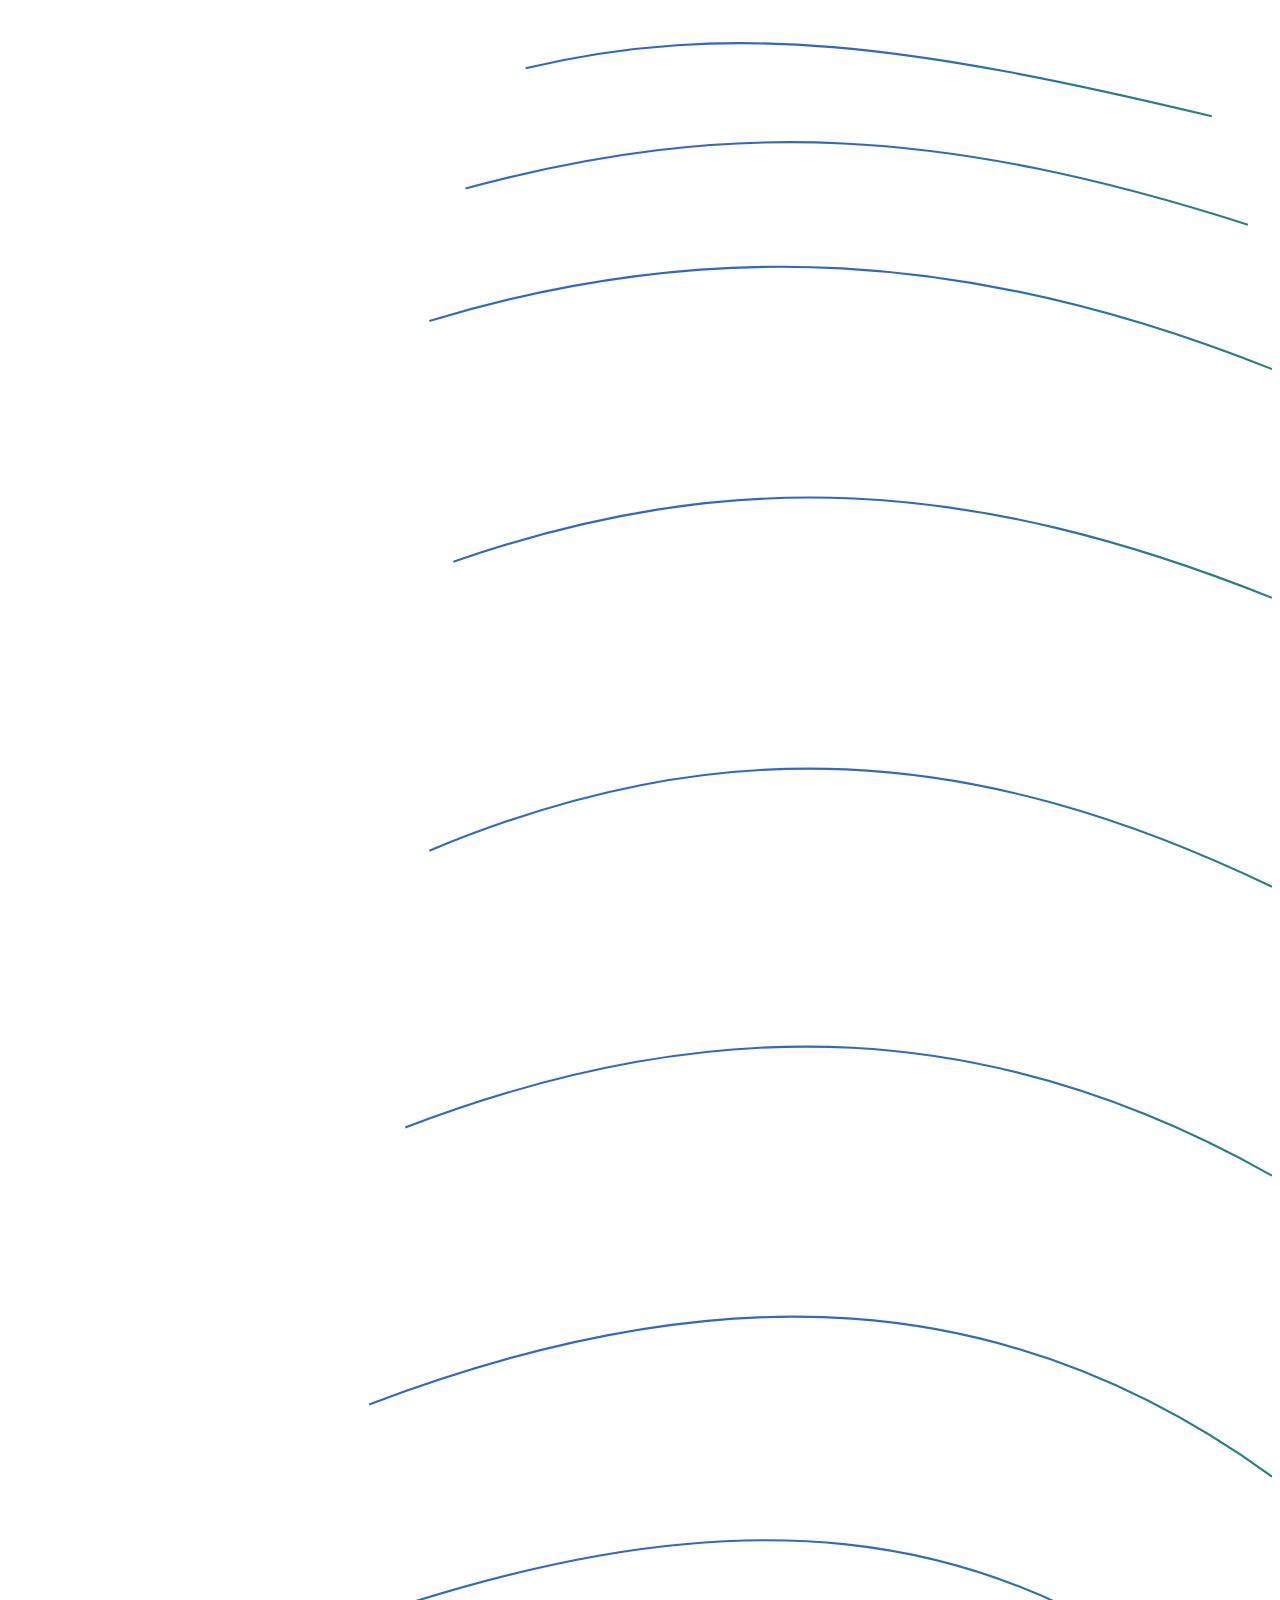
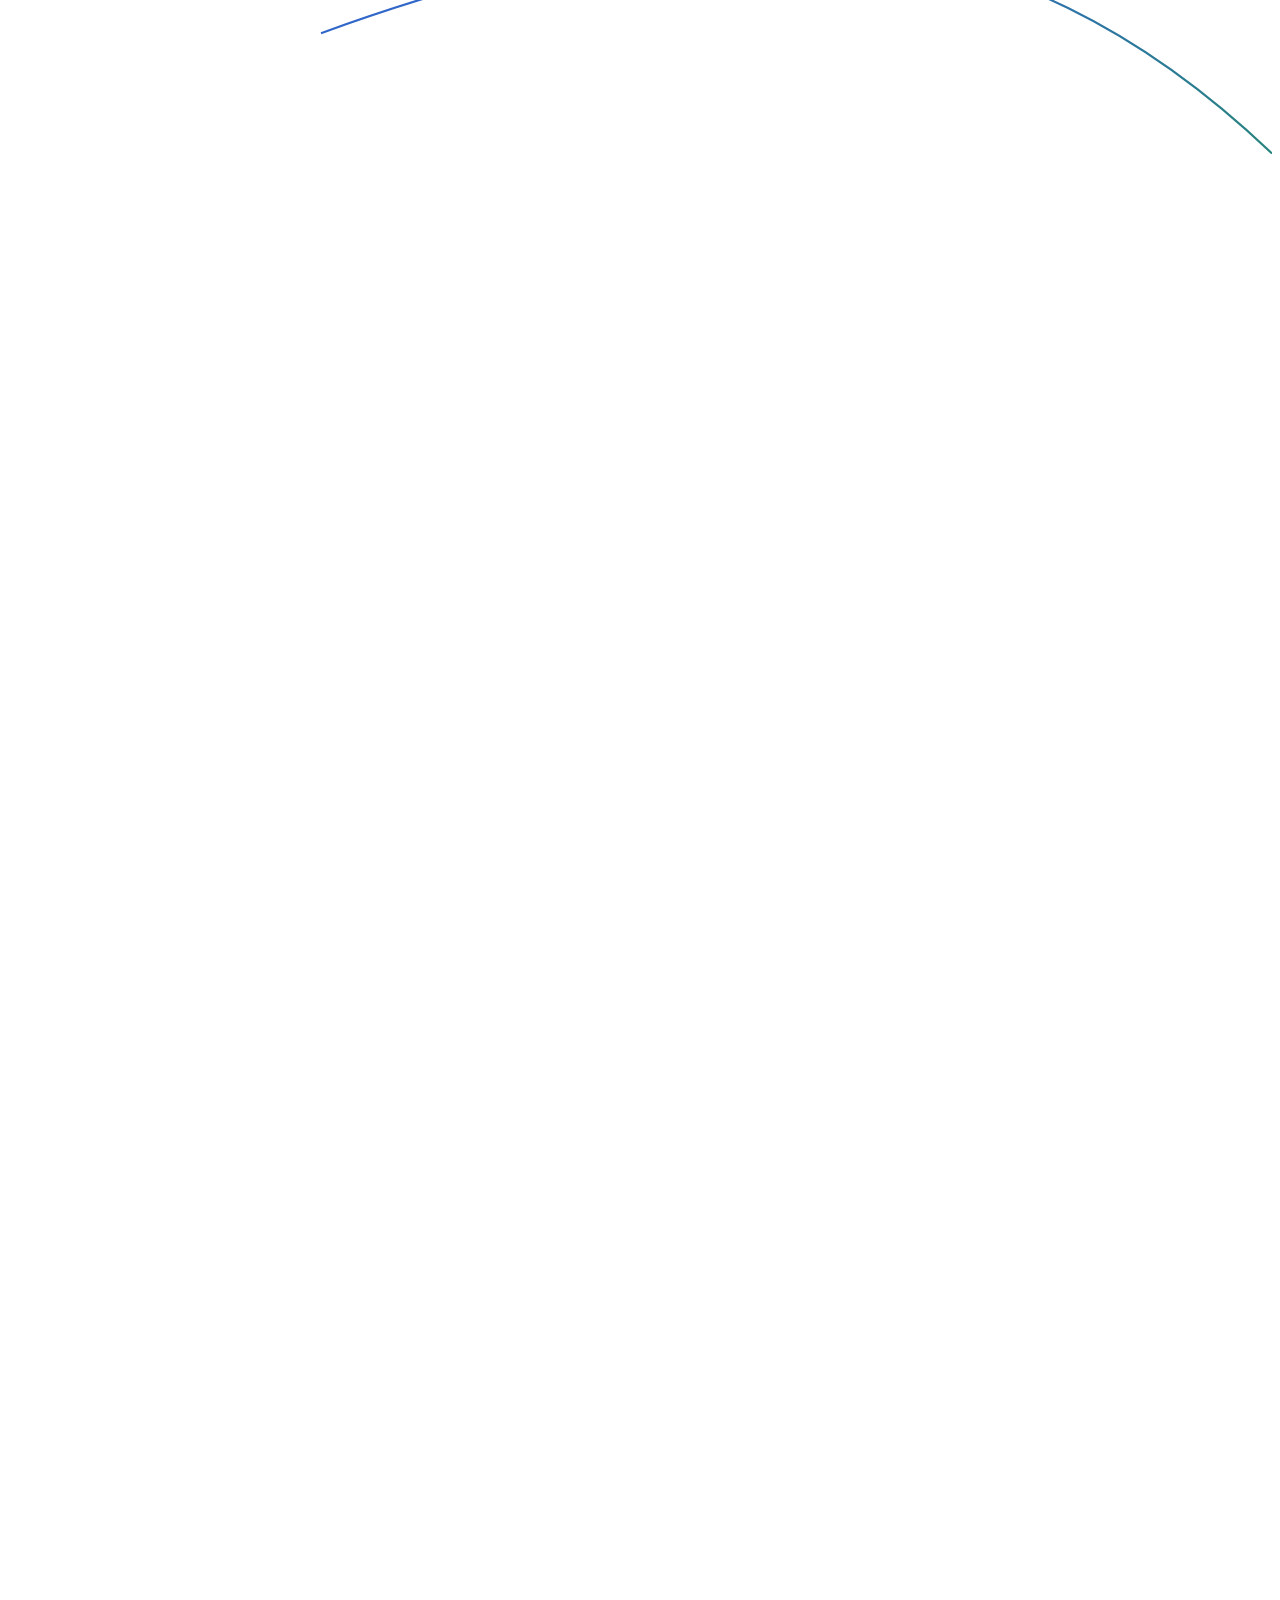
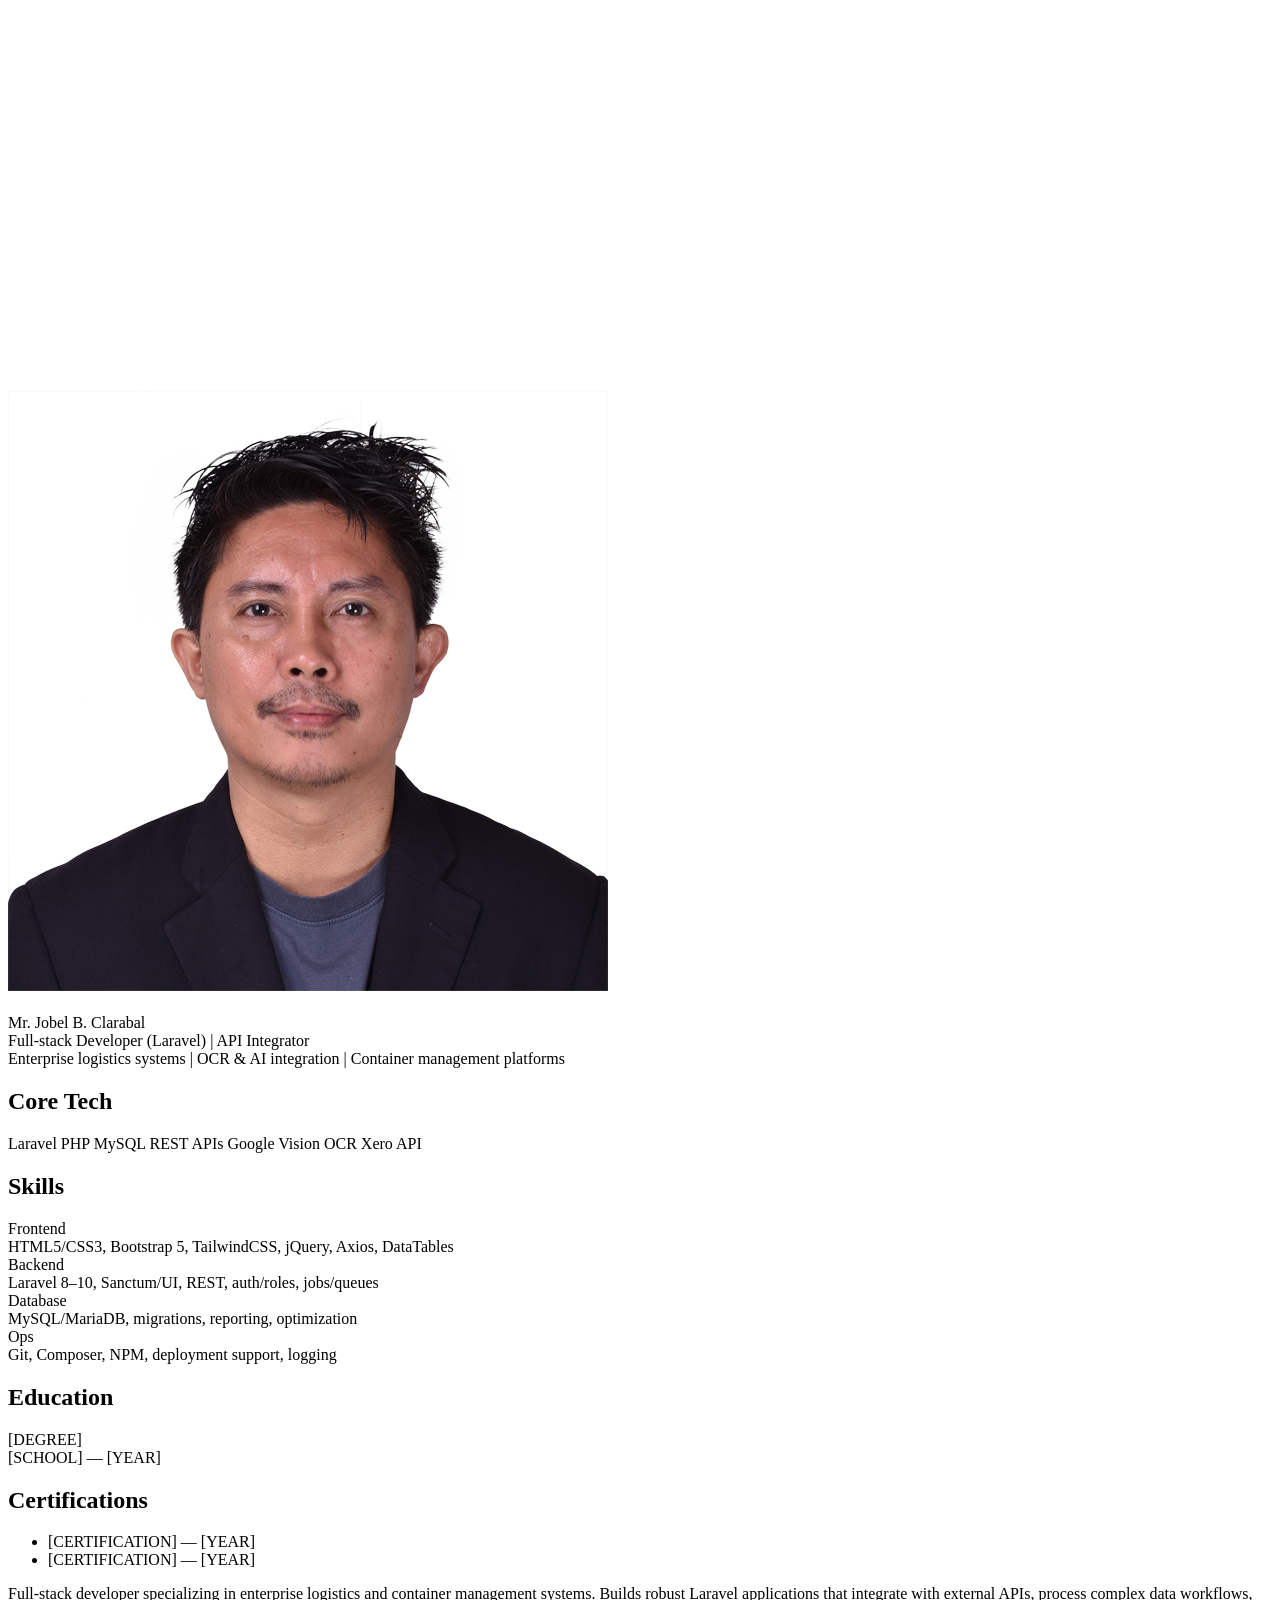
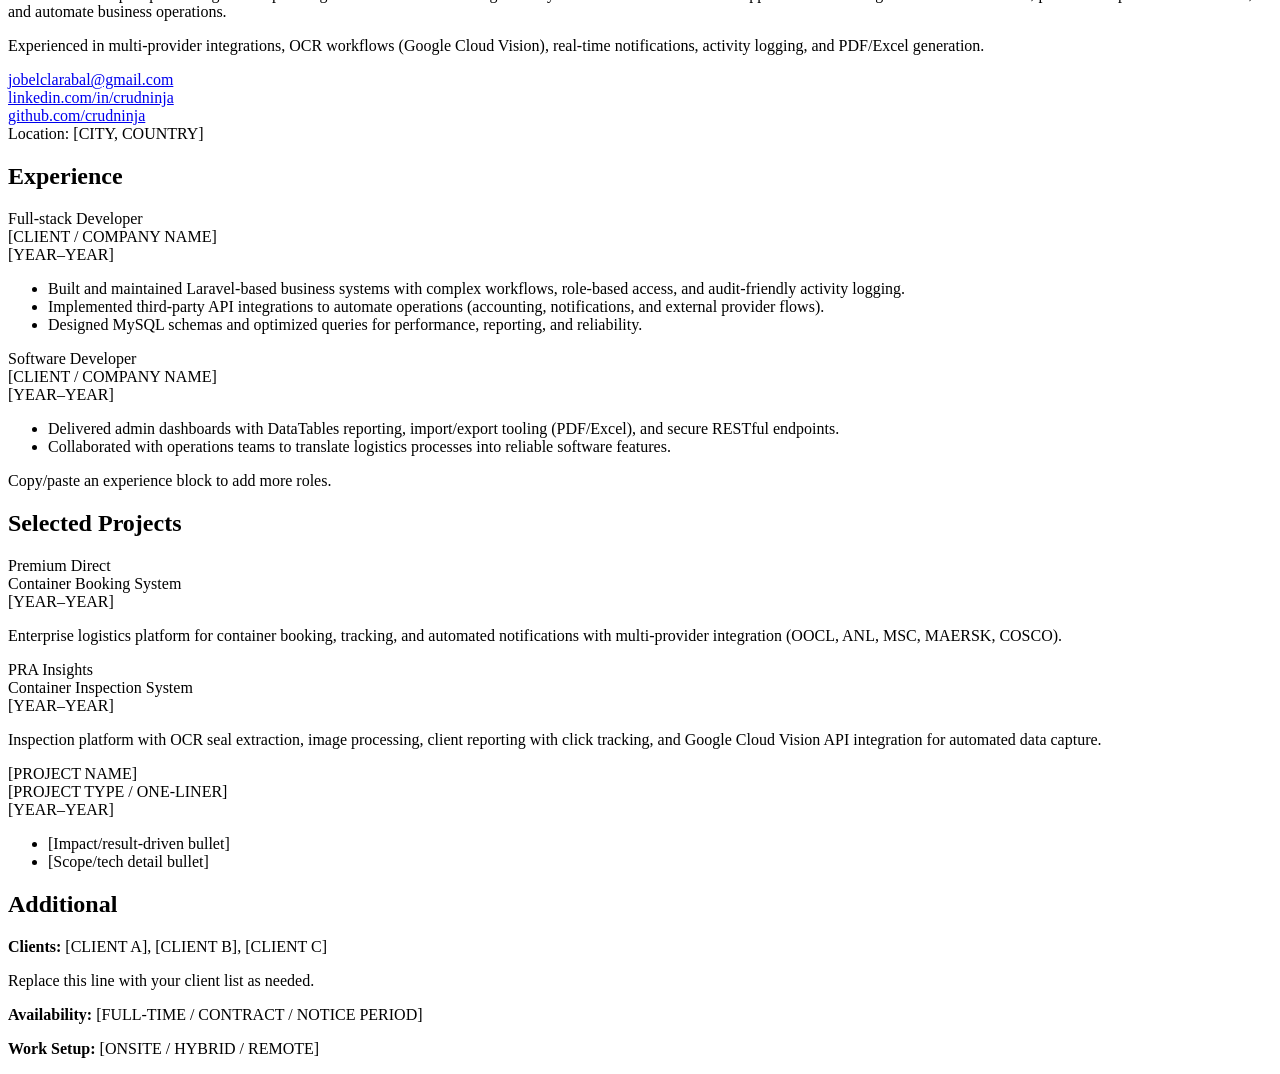
==== resume.html @ 25823e6d "Initial commit" ====
<!DOCTYPE html>
<html lang="en">
<head>
  <meta charset="utf-8" />
  <meta name="viewport" content="width=device-width, initial-scale=1" />
  <title>Jobel Clarabal - Resume (v5)</title>
  <link rel="stylesheet" href="resume-v5.css" />
</head>
<body>
  <main class="resume">
    <div class="bg" aria-hidden="true">
      <div class="wash"></div>

      <svg class="contours" viewBox="0 0 210 297" xmlns="http://www.w3.org/2000/svg" preserveAspectRatio="none">
        <defs>
          <linearGradient id="cg" x1="0" y1="0" x2="1" y2="1">
            <stop offset="0" stop-color="#1d4ed8" />
            <stop offset="1" stop-color="#0f766e" />
          </linearGradient>
        </defs>
        <g fill="none" stroke="url(#cg)" stroke-width="0.35" opacity="0.9">
          <path d="M86 10 C120 2, 150 6, 200 18" />
          <path d="M76 30 C120 18, 156 20, 206 36" />
          <path d="M70 52 C116 38, 160 40, 210 60" />
          <path d="M74 92 C120 76, 160 78, 210 98" />
          <path d="M70 140 C118 120, 160 122, 210 146" />
          <path d="M66 186 C118 166, 164 168, 210 194" />
          <path d="M60 232 C118 210, 166 212, 210 244" />
          <path d="M52 270 C118 246, 166 248, 210 290" />
        </g>
      </svg>

      <svg class="corners" viewBox="0 0 210 297" xmlns="http://www.w3.org/2000/svg" preserveAspectRatio="none">
        <defs>
          <linearGradient id="ag" x1="0" y1="0" x2="1" y2="1">
            <stop offset="0" stop-color="#1d4ed8" />
            <stop offset="1" stop-color="#0f766e" />
          </linearGradient>
        </defs>
        <g fill="none" stroke="url(#ag)" stroke-width="0.9">
          <path d="M4 12 H44" />
          <path d="M4 12 V40" />
          <path d="M206 18 H168" />
          <path d="M206 18 V48" />
          <path d="M6 282 H42" />
          <path d="M6 282 V252" />
          <path d="M206 286 H170" />
          <path d="M206 286 V254" />
        </g>
      </svg>
    </div>

    <div class="shell">
      <aside class="sidebar">
        <div>
          <div class="photo"><img src="DSC_0457.JPG" alt="Jobel Clarabal" /></div>
          <div style="margin-top: 5mm;">
            <div class="name">Mr. Jobel B. Clarabal</div>
            <div class="role">Full-stack Developer (Laravel) | API Integrator</div>
            <div class="tagline">Enterprise logistics systems | OCR & AI integration | Container management platforms</div>
          </div>
        </div>

        <div class="side-section">
          <h2>Core Tech</h2>
          <div class="side-rule"></div>
          <div class="pills">
            <span class="pill">Laravel</span>
            <span class="pill">PHP</span>
            <span class="pill">MySQL</span>
            <span class="pill">REST APIs</span>
            <span class="pill">Google Vision OCR</span>
            <span class="pill">Xero API</span>
          </div>
        </div>

        <div class="side-section">
          <h2>Skills</h2>
          <div class="side-rule"></div>
          <div class="side-kv">
            <div>
              <div class="k">Frontend</div>
              <div class="v">HTML5/CSS3, Bootstrap 5, TailwindCSS, jQuery, Axios, DataTables</div>
            </div>
            <div>
              <div class="k">Backend</div>
              <div class="v">Laravel 8–10, Sanctum/UI, REST, auth/roles, jobs/queues</div>
            </div>
            <div>
              <div class="k">Database</div>
              <div class="v">MySQL/MariaDB, migrations, reporting, optimization</div>
            </div>
            <div>
              <div class="k">Ops</div>
              <div class="v">Git, Composer, NPM, deployment support, logging</div>
            </div>
          </div>
        </div>

        <div class="side-section">
          <h2>Education</h2>
          <div class="side-rule"></div>
          <div class="side-kv">
            <div>
              <div class="k">[DEGREE]</div>
              <div class="v">[SCHOOL] — [YEAR]</div>
            </div>
          </div>
        </div>

        <div class="side-section">
          <h2>Certifications</h2>
          <div class="side-rule"></div>
          <ul class="side-list">
            <li>[CERTIFICATION] — [YEAR]</li>
            <li>[CERTIFICATION] — [YEAR]</li>
          </ul>
        </div>
      </aside>

      <section class="content">
        <header class="header">
          <div class="summary">
            <div class="callout">
              <p class="p">Full-stack developer specializing in enterprise logistics and container management systems. Builds robust Laravel applications that integrate with external APIs, process complex data workflows, and automate business operations.</p>
              <p class="p muted">Experienced in multi-provider integrations, OCR workflows (Google Cloud Vision), real-time notifications, activity logging, and PDF/Excel generation.</p>
            </div>
          </div>
          <div class="contact">
            <div><a class="underline" href="mailto:jobelclarabal@gmail.com">jobelclarabal@gmail.com</a></div>
            <div><a class="underline" href="https://www.linkedin.com/in/crudninja/" target="_blank" rel="noreferrer">linkedin.com/in/crudninja</a></div>
            <div><a class="underline" href="https://github.com/crudninja" target="_blank" rel="noreferrer">github.com/crudninja</a></div>
            <div class="small muted">Location: [CITY, COUNTRY]</div>
          </div>
        </header>

        <div class="section">
          <h2>Experience</h2>
          <div class="rule"></div>

          <div class="item">
            <div class="row">
              <div>
                <div class="title">Full-stack Developer</div>
                <div class="org">[CLIENT / COMPANY NAME]</div>
              </div>
              <div class="meta">[YEAR–YEAR]</div>
            </div>
            <ul class="bullets">
              <li>Built and maintained Laravel-based business systems with complex workflows, role-based access, and audit-friendly activity logging.</li>
              <li>Implemented third-party API integrations to automate operations (accounting, notifications, and external provider flows).</li>
              <li>Designed MySQL schemas and optimized queries for performance, reporting, and reliability.</li>
            </ul>
          </div>

          <div class="item">
            <div class="row">
              <div>
                <div class="title">Software Developer</div>
                <div class="org">[CLIENT / COMPANY NAME]</div>
              </div>
              <div class="meta">[YEAR–YEAR]</div>
            </div>
            <ul class="bullets">
              <li>Delivered admin dashboards with DataTables reporting, import/export tooling (PDF/Excel), and secure RESTful endpoints.</li>
              <li>Collaborated with operations teams to translate logistics processes into reliable software features.</li>
            </ul>
          </div>

          <div class="muted small">Copy/paste an experience block to add more roles.</div>
        </div>

        <div class="section">
          <h2>Selected Projects</h2>
          <div class="rule"></div>

          <div class="item">
            <div class="row">
              <div>
                <div class="title">Premium Direct</div>
                <div class="org">Container Booking System</div>
              </div>
              <div class="meta">[YEAR–YEAR]</div>
            </div>
            <p class="p">Enterprise logistics platform for container booking, tracking, and automated notifications with multi-provider integration (OOCL, ANL, MSC, MAERSK, COSCO).</p>
          </div>

          <div class="item">
            <div class="row">
              <div>
                <div class="title">PRA Insights</div>
                <div class="org">Container Inspection System</div>
              </div>
              <div class="meta">[YEAR–YEAR]</div>
            </div>
            <p class="p">Inspection platform with OCR seal extraction, image processing, client reporting with click tracking, and Google Cloud Vision API integration for automated data capture.</p>
          </div>

          <div class="item">
            <div class="row">
              <div>
                <div class="title">[PROJECT NAME]</div>
                <div class="org">[PROJECT TYPE / ONE-LINER]</div>
              </div>
              <div class="meta">[YEAR–YEAR]</div>
            </div>
            <ul class="bullets">
              <li>[Impact/result-driven bullet]</li>
              <li>[Scope/tech detail bullet]</li>
            </ul>
          </div>
        </div>

        <div class="section">
          <h2>Additional</h2>
          <div class="rule"></div>
          <div class="duo">
            <div>
              <p class="p"><strong>Clients:</strong> [CLIENT A], [CLIENT B], [CLIENT C]</p>
              <p class="p muted small">Replace this line with your client list as needed.</p>
            </div>
            <div>
              <p class="p"><strong>Availability:</strong> [FULL-TIME / CONTRACT / NOTICE PERIOD]</p>
              <p class="p"><strong>Work Setup:</strong> [ONSITE / HYBRID / REMOTE]</p>
            </div>
          </div>
        </div>
      </section>
    </div>
  </main>
</body>
</html>
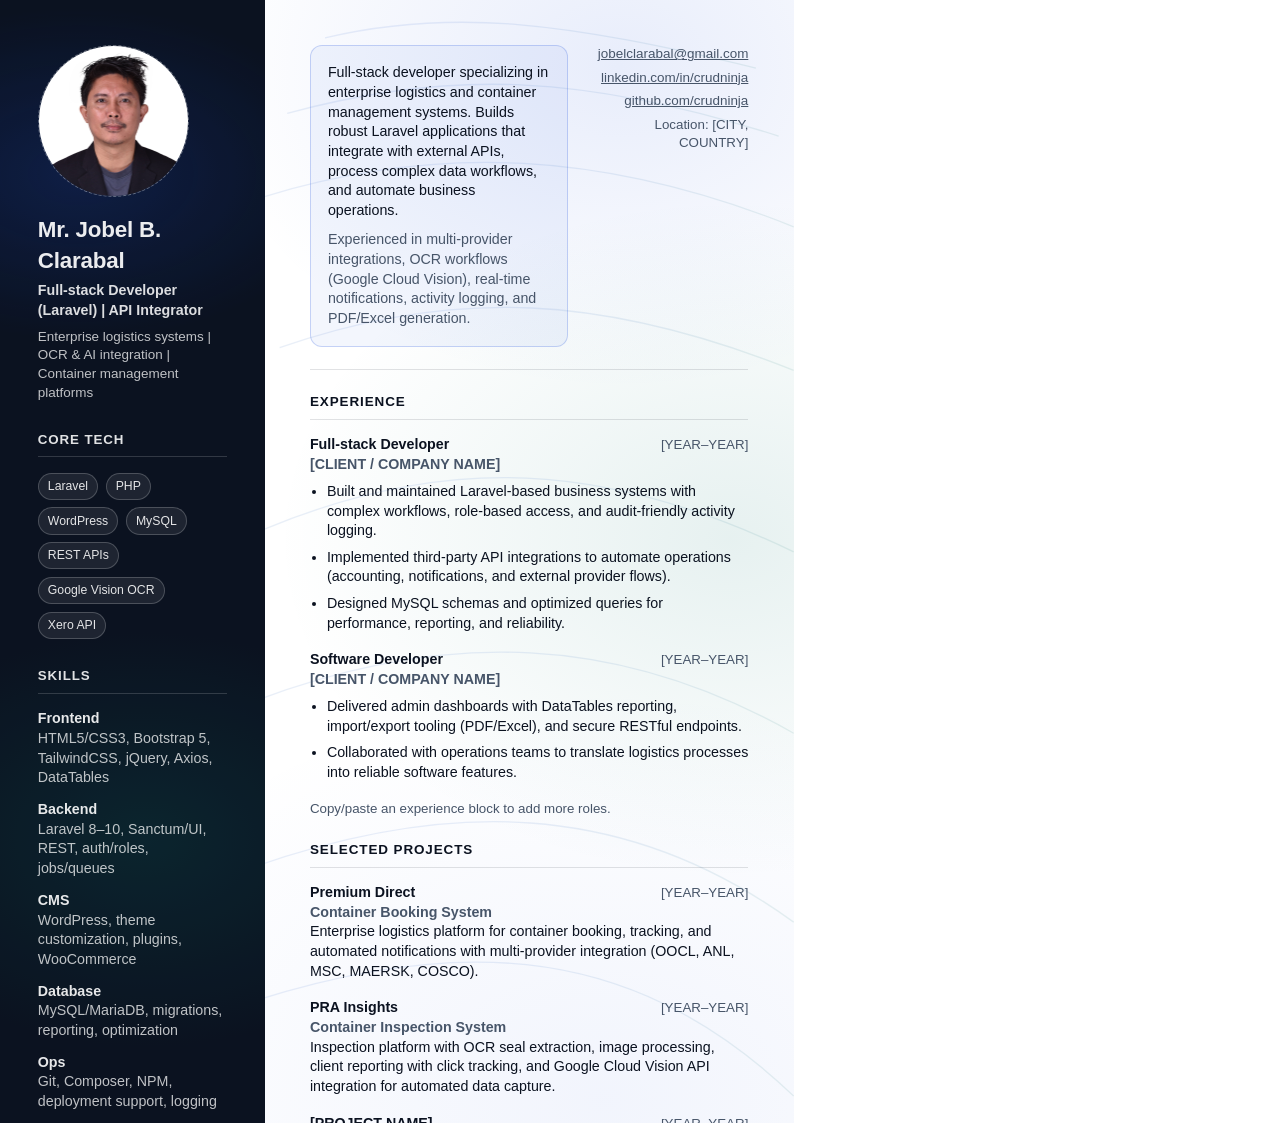
==== commit c6e40564: "Add WordPress to About stats" ====
--- a/resume.html
+++ b/resume.html
@@ -3,8 +3,8 @@
 <head>
   <meta charset="utf-8" />
   <meta name="viewport" content="width=device-width, initial-scale=1" />
-  <title>Jobel Clarabal - Resume (v5)</title>
-  <link rel="stylesheet" href="resume-v5.css" />
+  <title>Jobel Clarabal - Resume</title>
+  <link rel="stylesheet" href="resume.css" />
 </head>
 <body>
   <main class="resume">
@@ -67,6 +67,7 @@
           <div class="pills">
             <span class="pill">Laravel</span>
             <span class="pill">PHP</span>
+            <span class="pill">WordPress</span>
             <span class="pill">MySQL</span>
             <span class="pill">REST APIs</span>
             <span class="pill">Google Vision OCR</span>
@@ -85,6 +86,10 @@
             <div>
               <div class="k">Backend</div>
               <div class="v">Laravel 8–10, Sanctum/UI, REST, auth/roles, jobs/queues</div>
+            </div>
+            <div>
+              <div class="k">CMS</div>
+              <div class="v">WordPress, theme customization, plugins, WooCommerce</div>
             </div>
             <div>
               <div class="k">Database</div>
--- a/resume.css
+++ b/resume.css
@@ -0,0 +1,321 @@
+@page {
+  size: A4;
+  margin: 0;
+}
+
+:root {
+  --ink: #0b1220;
+  --muted: #475569;
+  --muted2: #64748b;
+  --paper: #ffffff;
+  --rule: rgba(11, 18, 32, 0.12);
+
+  --navy: #0b1220;
+  --accent: #1d4ed8;
+  --accent2: #0f766e;
+
+  --sideText: rgba(255, 255, 255, 0.92);
+  --sideMuted: rgba(255, 255, 255, 0.74);
+  --sideRule: rgba(255, 255, 255, 0.16);
+}
+
+* { box-sizing: border-box; }
+
+html, body {
+  margin: 0;
+  padding: 0;
+  background: var(--paper);
+  color: var(--ink);
+}
+
+body {
+  font-family: -apple-system, BlinkMacSystemFont, "Segoe UI", Roboto, Helvetica, Arial, "Noto Sans", "Apple Color Emoji", "Segoe UI Emoji", "Segoe UI Symbol";
+  font-size: 10.7pt;
+  line-height: 1.38;
+}
+
+a { color: inherit; text-decoration: none; }
+
+a.underline { text-decoration: underline; }
+
+.resume {
+  position: relative;
+  width: 210mm;
+  height: 297mm;
+  overflow: hidden;
+}
+
+.bg {
+  position: absolute;
+  inset: 0;
+  pointer-events: none;
+  z-index: 0;
+}
+
+.bg .wash {
+  position: absolute;
+  inset: 0;
+  background:
+    radial-gradient(680px 520px at 78% 6%, rgba(29, 78, 216, 0.10), transparent 62%),
+    radial-gradient(720px 540px at 92% 48%, rgba(15, 118, 110, 0.10), transparent 63%),
+    radial-gradient(860px 620px at 76% 98%, rgba(29, 78, 216, 0.06), transparent 67%);
+}
+
+.bg .contours {
+  position: absolute;
+  inset: 0;
+  opacity: 0.10;
+}
+
+.bg .corners {
+  position: absolute;
+  inset: 0;
+  opacity: 0.22;
+}
+
+.shell {
+  position: relative;
+  z-index: 1;
+  height: 100%;
+  display: grid;
+  grid-template-columns: 70mm 1fr;
+}
+
+.sidebar {
+  position: relative;
+  background: var(--navy);
+  color: var(--sideText);
+  padding: 12mm 10mm;
+  display: grid;
+  gap: 7.5mm;
+  align-content: start;
+}
+
+.sidebar::before {
+  content: "";
+  position: absolute;
+  inset: 0;
+  background:
+    radial-gradient(420px 260px at 30% 12%, rgba(29, 78, 216, 0.24), transparent 65%),
+    radial-gradient(460px 320px at 55% 58%, rgba(15, 118, 110, 0.22), transparent 68%);
+  opacity: 0.85;
+  pointer-events: none;
+}
+
+.sidebar > * {
+  position: relative;
+  z-index: 1;
+}
+
+.photo {
+  width: 40mm;
+  height: 40mm;
+  border-radius: 999px;
+  border: 1px dashed rgba(255, 255, 255, 0.32);
+  background: rgba(255, 255, 255, 0.06);
+  display: grid;
+  place-items: center;
+  overflow: hidden;
+}
+
+.photo span {
+  font-size: 9pt;
+  color: var(--sideMuted);
+  text-align: center;
+  padding: 0 3mm;
+}
+
+ .photo img {
+  width: 100%;
+  height: 100%;
+  object-fit: cover;
+  object-position: center;
+  display: block;
+ }
+
+.name {
+  font-size: 16.8pt;
+  font-weight: 900;
+  letter-spacing: -0.2px;
+}
+
+.role {
+  margin-top: 1mm;
+  font-weight: 700;
+  color: rgba(255, 255, 255, 0.86);
+}
+
+.tagline {
+  margin-top: 2mm;
+  color: var(--sideMuted);
+  font-size: 10.1pt;
+}
+
+.side-section h2 {
+  margin: 0;
+  font-size: 10pt;
+  letter-spacing: 0.9px;
+  text-transform: uppercase;
+  color: rgba(255, 255, 255, 0.88);
+}
+
+.side-rule {
+  height: 1px;
+  background: var(--sideRule);
+  margin: 2mm 0 4mm;
+}
+
+.side-kv {
+  display: grid;
+  gap: 3.2mm;
+}
+
+.side-kv .k {
+  font-weight: 800;
+  color: rgba(255, 255, 255, 0.90);
+}
+
+.side-kv .v {
+  color: var(--sideMuted);
+}
+
+.side-list {
+  margin: 0;
+  padding-left: 4.5mm;
+  color: rgba(255, 255, 255, 0.78);
+}
+
+.side-list li {
+  margin: 0 0 1.8mm 0;
+}
+
+.pills {
+  display: flex;
+  flex-wrap: wrap;
+  gap: 2mm;
+}
+
+.pill {
+  padding: 1.1mm 2.4mm;
+  border: 1px solid rgba(255, 255, 255, 0.20);
+  background: rgba(255, 255, 255, 0.08);
+  border-radius: 999px;
+  font-size: 9.2pt;
+  color: rgba(255, 255, 255, 0.88);
+}
+
+.content {
+  padding: 12mm 12mm 10mm 12mm;
+}
+
+.header {
+  display: flex;
+  justify-content: space-between;
+  align-items: flex-start;
+  gap: 8mm;
+  padding-bottom: 6mm;
+  border-bottom: 1px solid var(--rule);
+}
+
+.summary {
+  min-width: 0;
+}
+
+.summary h1 {
+  margin: 0;
+  font-size: 0;
+}
+
+.callout {
+  border: 1px solid rgba(29, 78, 216, 0.22);
+  background: rgba(29, 78, 216, 0.05);
+  border-radius: 12px;
+  padding: 4.5mm;
+}
+
+.callout .p {
+  margin: 0 0 2.5mm 0;
+}
+
+.callout .p:last-child {
+  margin-bottom: 0;
+}
+
+.contact {
+  text-align: right;
+  color: var(--muted);
+  font-size: 10.1pt;
+  display: grid;
+  gap: 1.3mm;
+}
+
+.section {
+  padding-top: 6mm;
+}
+
+.section h2 {
+  margin: 0;
+  font-size: 10.1pt;
+  letter-spacing: 0.9px;
+  text-transform: uppercase;
+}
+
+.rule {
+  height: 1px;
+  background: var(--rule);
+  margin: 2mm 0 4mm;
+}
+
+.p {
+  margin: 0 0 3mm 0;
+}
+
+.muted { color: var(--muted); }
+.small { font-size: 10pt; }
+
+.item {
+  margin-bottom: 4.5mm;
+}
+
+.item .row {
+  display: flex;
+  justify-content: space-between;
+  align-items: baseline;
+  gap: 6mm;
+}
+
+.item .title {
+  font-weight: 900;
+}
+
+.item .org {
+  font-weight: 650;
+  color: var(--muted);
+}
+
+.item .meta {
+  color: var(--muted);
+  font-size: 10pt;
+  white-space: nowrap;
+}
+
+.bullets {
+  margin: 2mm 0 0;
+  padding-left: 4.5mm;
+}
+
+.bullets li {
+  margin: 0 0 1.8mm 0;
+}
+
+.duo {
+  display: grid;
+  grid-template-columns: 1fr 1fr;
+  gap: 8mm;
+}
+
+@media print {
+  html, body {
+    background: #fff;
+  }
+}
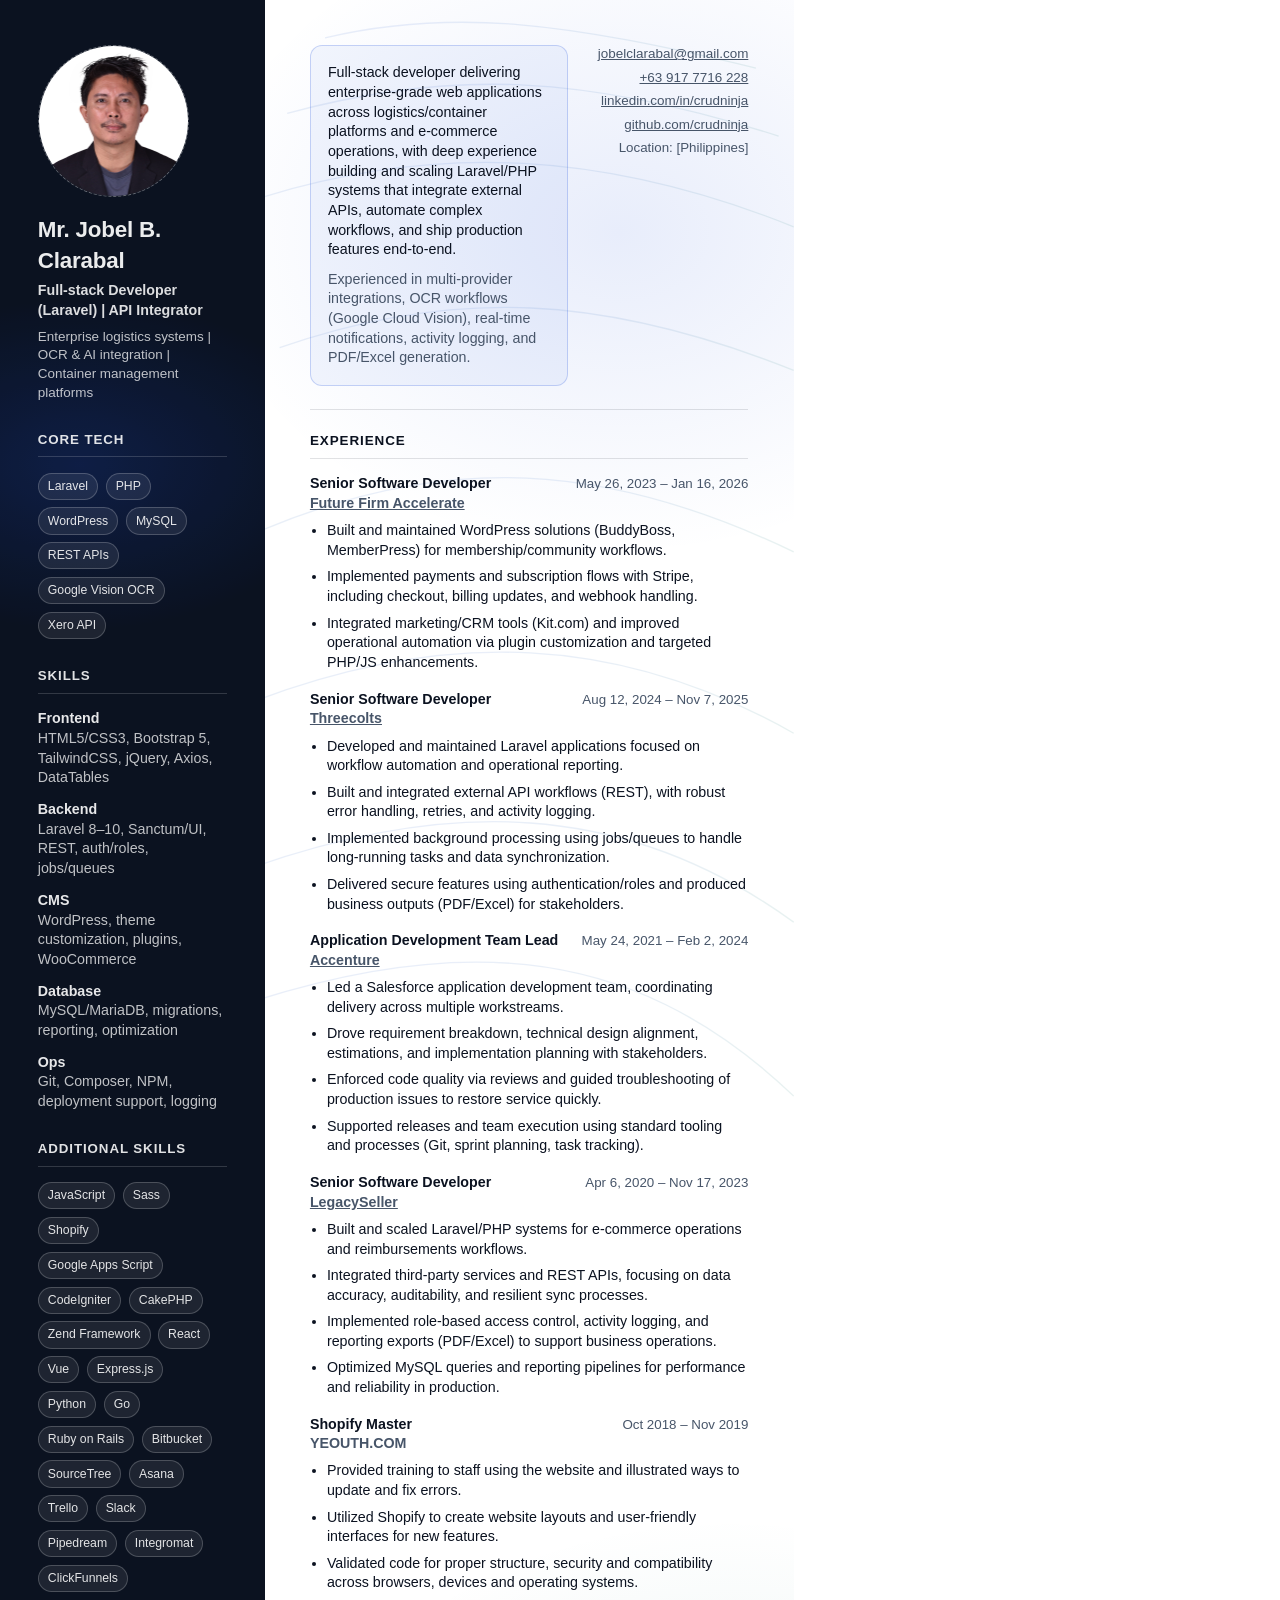
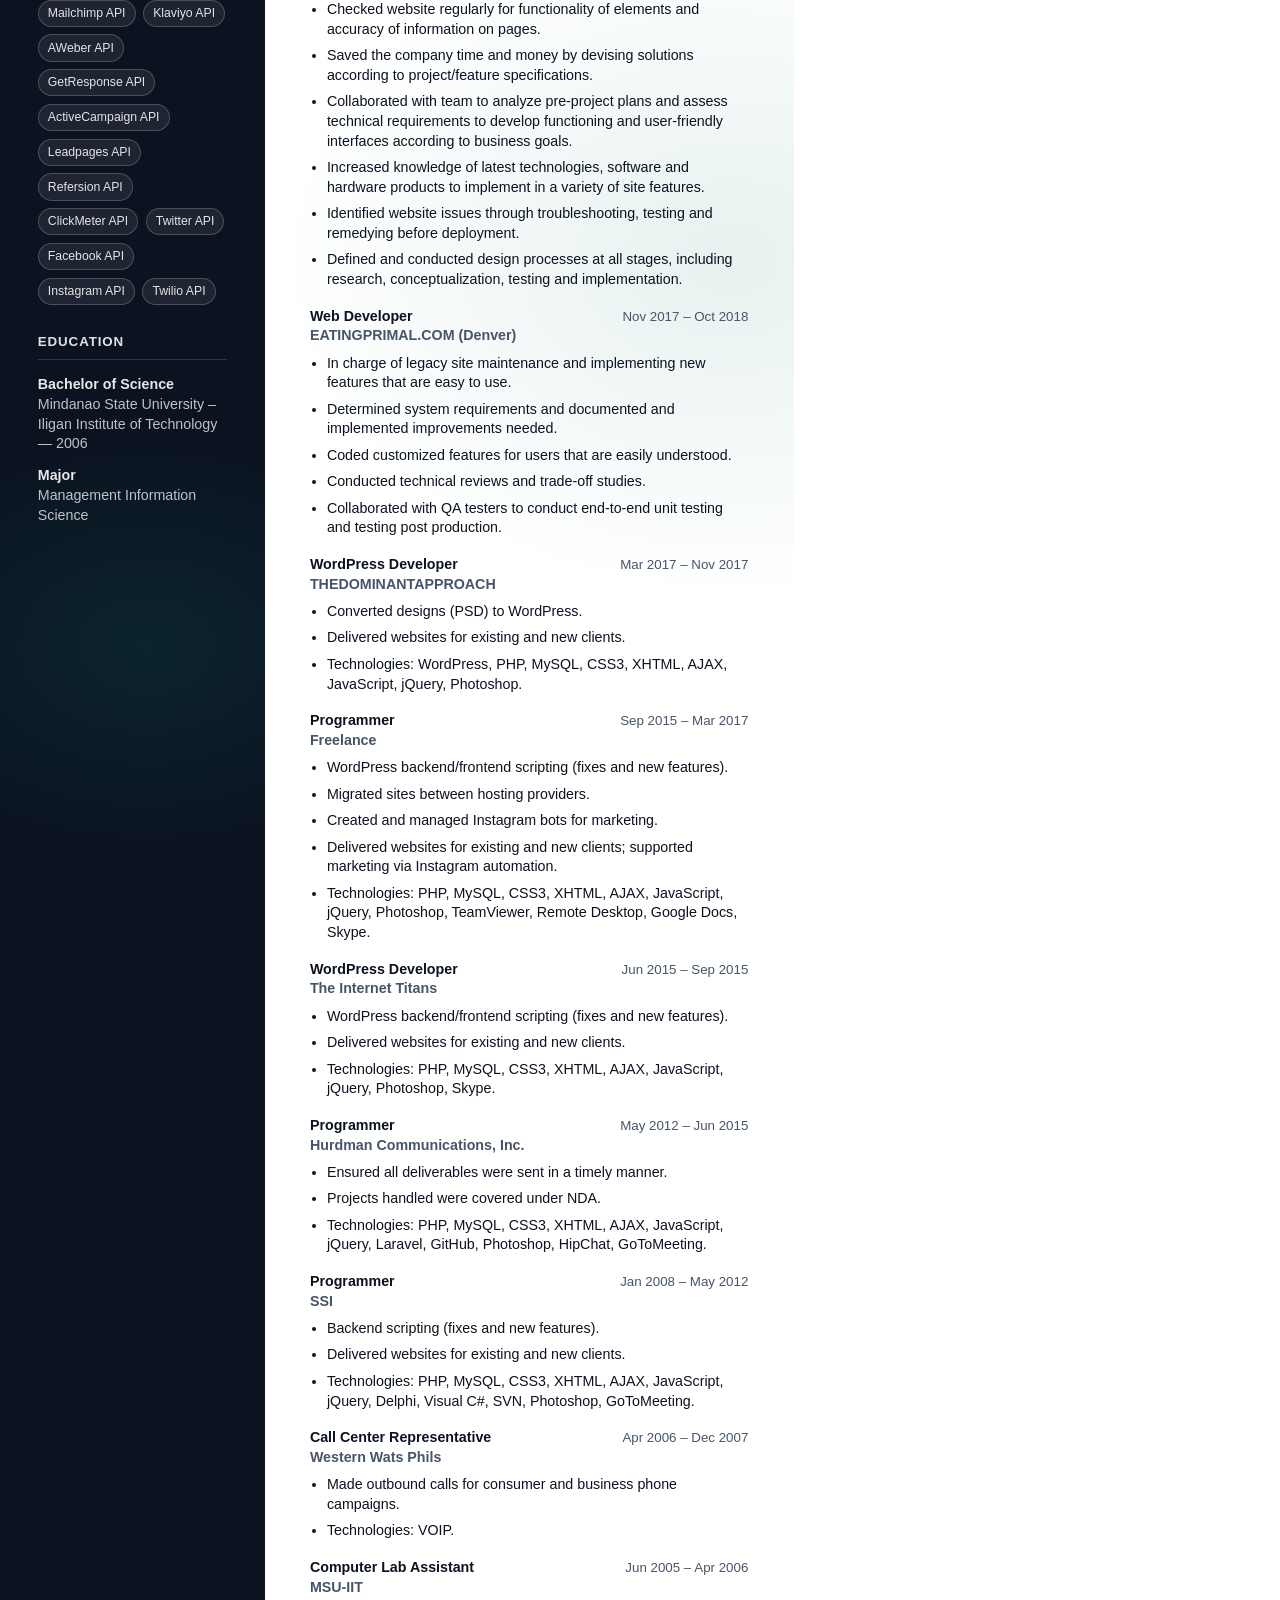
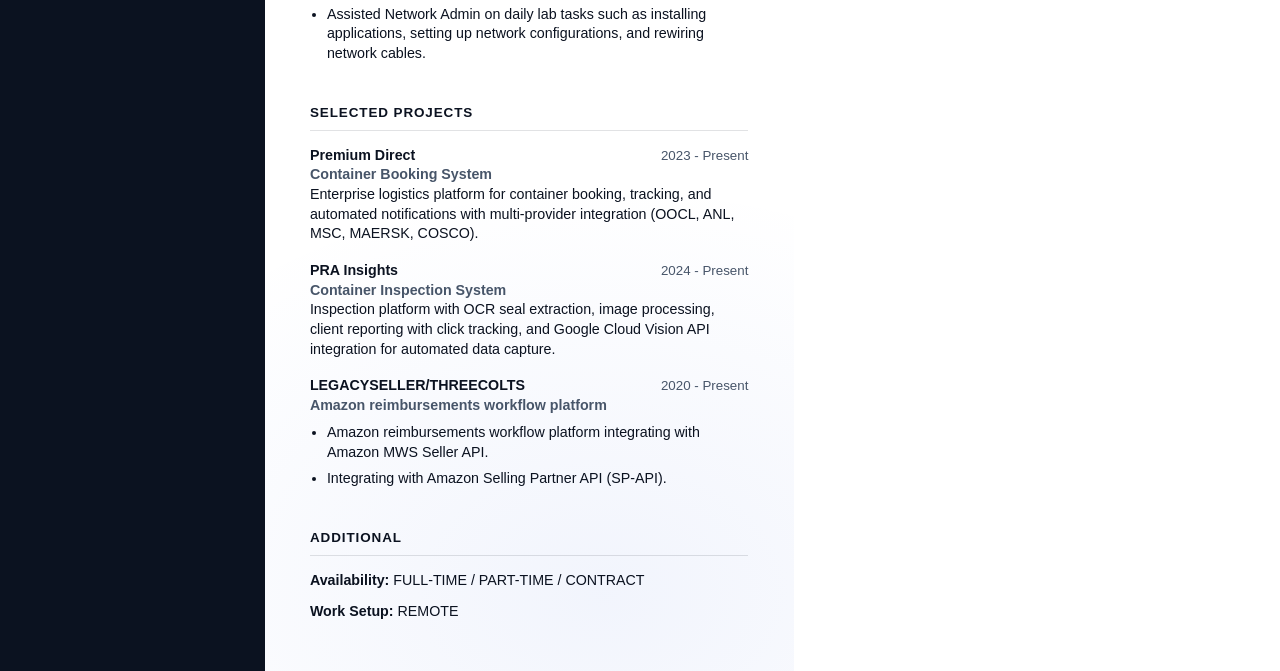
==== commit 8345f930: "Update resume" ====
--- a/resume.html
+++ b/resume.html
@@ -103,39 +103,84 @@
         </div>
 
         <div class="side-section">
+          <h2>Additional Skills</h2>
+          <div class="side-rule"></div>
+          <div class="pills">
+            <span class="pill">JavaScript</span>
+            <span class="pill">Sass</span>
+            <span class="pill">Shopify</span>
+            <span class="pill">Google Apps Script</span>
+            <span class="pill">CodeIgniter</span>
+            <span class="pill">CakePHP</span>
+            <span class="pill">Zend Framework</span>
+            <span class="pill">React</span>
+            <span class="pill">Vue</span>
+            <span class="pill">Express.js</span>
+            <span class="pill">Python</span>
+            <span class="pill">Go</span>
+            <span class="pill">Ruby on Rails</span>
+            <span class="pill">Bitbucket</span>
+            <span class="pill">SourceTree</span>
+            <span class="pill">Asana</span>
+            <span class="pill">Trello</span>
+            <span class="pill">Slack</span>
+            <span class="pill">Pipedream</span>
+            <span class="pill">Integromat</span>
+            <span class="pill">ClickFunnels</span>
+            <span class="pill">Mailchimp API</span>
+            <span class="pill">Klaviyo API</span>
+            <span class="pill">AWeber API</span>
+            <span class="pill">GetResponse API</span>
+            <span class="pill">ActiveCampaign API</span>
+            <span class="pill">Leadpages API</span>
+            <span class="pill">Refersion API</span>
+            <span class="pill">ClickMeter API</span>
+            <span class="pill">Twitter API</span>
+            <span class="pill">Facebook API</span>
+            <span class="pill">Instagram API</span>
+            <span class="pill">Twilio API</span>
+          </div>
+        </div>
+
+        <div class="side-section">
           <h2>Education</h2>
           <div class="side-rule"></div>
           <div class="side-kv">
             <div>
-              <div class="k">[DEGREE]</div>
-              <div class="v">[SCHOOL] — [YEAR]</div>
-            </div>
-          </div>
-        </div>
-
-        <div class="side-section">
+              <div class="k">Bachelor of Science</div>
+              <div class="v">Mindanao State University – Iligan Institute of Technology — 2006</div>
+            </div>
+            <div>
+              <div class="k">Major</div>
+              <div class="v">Management Information Science</div>
+            </div>
+          </div>
+        </div>
+
+        <!-- <div class="side-section">
           <h2>Certifications</h2>
           <div class="side-rule"></div>
           <ul class="side-list">
             <li>[CERTIFICATION] — [YEAR]</li>
             <li>[CERTIFICATION] — [YEAR]</li>
           </ul>
-        </div>
+        </div> -->
       </aside>
 
       <section class="content">
         <header class="header">
           <div class="summary">
             <div class="callout">
-              <p class="p">Full-stack developer specializing in enterprise logistics and container management systems. Builds robust Laravel applications that integrate with external APIs, process complex data workflows, and automate business operations.</p>
+              <p class="p">Full-stack developer delivering enterprise-grade web applications across logistics/container platforms and e-commerce operations, with deep experience building and scaling Laravel/PHP systems that integrate external APIs, automate complex workflows, and ship production features end-to-end.</p>
               <p class="p muted">Experienced in multi-provider integrations, OCR workflows (Google Cloud Vision), real-time notifications, activity logging, and PDF/Excel generation.</p>
             </div>
           </div>
           <div class="contact">
             <div><a class="underline" href="mailto:jobelclarabal@gmail.com">jobelclarabal@gmail.com</a></div>
+            <div><a class="underline" href="tel:+639177716228">+63 917 7716 228</a></div>
             <div><a class="underline" href="https://www.linkedin.com/in/crudninja/" target="_blank" rel="noreferrer">linkedin.com/in/crudninja</a></div>
             <div><a class="underline" href="https://github.com/crudninja" target="_blank" rel="noreferrer">github.com/crudninja</a></div>
-            <div class="small muted">Location: [CITY, COUNTRY]</div>
+            <div class="small muted">Location: [Philippines]</div>
           </div>
         </header>
 
@@ -146,33 +191,208 @@
           <div class="item">
             <div class="row">
               <div>
-                <div class="title">Full-stack Developer</div>
-                <div class="org">[CLIENT / COMPANY NAME]</div>
-              </div>
-              <div class="meta">[YEAR–YEAR]</div>
-            </div>
-            <ul class="bullets">
-              <li>Built and maintained Laravel-based business systems with complex workflows, role-based access, and audit-friendly activity logging.</li>
-              <li>Implemented third-party API integrations to automate operations (accounting, notifications, and external provider flows).</li>
-              <li>Designed MySQL schemas and optimized queries for performance, reporting, and reliability.</li>
-            </ul>
-          </div>
-
-          <div class="item">
-            <div class="row">
-              <div>
-                <div class="title">Software Developer</div>
-                <div class="org">[CLIENT / COMPANY NAME]</div>
-              </div>
-              <div class="meta">[YEAR–YEAR]</div>
-            </div>
-            <ul class="bullets">
-              <li>Delivered admin dashboards with DataTables reporting, import/export tooling (PDF/Excel), and secure RESTful endpoints.</li>
-              <li>Collaborated with operations teams to translate logistics processes into reliable software features.</li>
-            </ul>
-          </div>
-
-          <div class="muted small">Copy/paste an experience block to add more roles.</div>
+                <div class="title">Senior Software Developer</div>
+                <div class="org"><a class="underline" href="https://futurefirmaccelerate.com" target="_blank"
+                    rel="noreferrer">Future Firm Accelerate</a></div>
+              </div>
+              <div class="meta">May 26, 2023 – Jan 16, 2026</div>
+            </div>
+            <ul class="bullets">
+              <li>Built and maintained WordPress solutions (BuddyBoss, MemberPress) for membership/community workflows.</li>
+              <li>Implemented payments and subscription flows with Stripe, including checkout, billing updates, and webhook handling.</li>
+              <li>Integrated marketing/CRM tools (Kit.com) and improved operational automation via plugin customization and targeted PHP/JS enhancements.</li>
+            </ul>
+          </div>
+
+          <div class="item">
+            <div class="row">
+              <div>
+                <div class="title">Senior Software Developer</div>
+                <div class="org"><a class="underline" href="https://www.threecolts.com" target="_blank" rel="noreferrer">Threecolts</a></div>
+              </div>
+              <div class="meta">Aug 12, 2024 – Nov 7, 2025</div>
+            </div>
+            <ul class="bullets">
+              <li>Developed and maintained Laravel applications focused on workflow automation and operational reporting.</li>
+              <li>Built and integrated external API workflows (REST), with robust error handling, retries, and activity logging.</li>
+              <li>Implemented background processing using jobs/queues to handle long-running tasks and data synchronization.</li>
+              <li>Delivered secure features using authentication/roles and produced business outputs (PDF/Excel) for stakeholders.</li>
+            </ul>
+          </div>
+
+          <div class="item">
+            <div class="row">
+              <div>
+                <div class="title">Application Development Team Lead</div>
+                <div class="org"><a class="underline" href="https://www.accenture.com" target="_blank" rel="noreferrer">Accenture</a></div>
+              </div>
+              <div class="meta">May 24, 2021 – Feb 2, 2024</div>
+            </div>
+            <ul class="bullets">
+              <li>Led a Salesforce application development team, coordinating delivery across multiple workstreams.</li>
+              <li>Drove requirement breakdown, technical design alignment, estimations, and implementation planning with stakeholders.</li>
+              <li>Enforced code quality via reviews and guided troubleshooting of production issues to restore service quickly.</li>
+              <li>Supported releases and team execution using standard tooling and processes (Git, sprint planning, task tracking).</li>
+            </ul>
+          </div>
+
+          <div class="item">
+            <div class="row">
+              <div>
+                <div class="title">Senior Software Developer</div>
+                <div class="org"><a class="underline" href="https://app.legacyseller.com" target="_blank" rel="noreferrer">LegacySeller</a></div>
+              </div>
+              <div class="meta">Apr 6, 2020 – Nov 17, 2023</div>
+            </div>
+            <ul class="bullets">
+              <li>Built and scaled Laravel/PHP systems for e-commerce operations and reimbursements workflows.</li>
+              <li>Integrated third-party services and REST APIs, focusing on data accuracy, auditability, and resilient sync processes.</li>
+              <li>Implemented role-based access control, activity logging, and reporting exports (PDF/Excel) to support business operations.</li>
+              <li>Optimized MySQL queries and reporting pipelines for performance and reliability in production.</li>
+            </ul>
+          </div>
+
+          <div class="item">
+            <div class="row">
+              <div>
+                <div class="title">Shopify Master</div>
+                <div class="org">YEOUTH.COM</div>
+              </div>
+              <div class="meta">Oct 2018 – Nov 2019</div>
+            </div>
+            <ul class="bullets">
+              <li>Provided training to staff using the website and illustrated ways to update and fix errors.</li>
+              <li>Utilized Shopify to create website layouts and user-friendly interfaces for new features.</li>
+              <li>Validated code for proper structure, security and compatibility across browsers, devices and operating systems.</li>
+              <li>Checked website regularly for functionality of elements and accuracy of information on pages.</li>
+              <li>Saved the company time and money by devising solutions according to project/feature specifications.</li>
+              <li>Collaborated with team to analyze pre-project plans and assess technical requirements to develop functioning and user-friendly interfaces according to business goals.</li>
+              <li>Increased knowledge of latest technologies, software and hardware products to implement in a variety of site features.</li>
+              <li>Identified website issues through troubleshooting, testing and remedying before deployment.</li>
+              <li>Defined and conducted design processes at all stages, including research, conceptualization, testing and implementation.</li>
+            </ul>
+          </div>
+
+          <div class="item">
+            <div class="row">
+              <div>
+                <div class="title">Web Developer</div>
+                <div class="org">EATINGPRIMAL.COM (Denver)</div>
+              </div>
+              <div class="meta">Nov 2017 – Oct 2018</div>
+            </div>
+            <ul class="bullets">
+              <li>In charge of legacy site maintenance and implementing new features that are easy to use.</li>
+              <li>Determined system requirements and documented and implemented improvements needed.</li>
+              <li>Coded customized features for users that are easily understood.</li>
+              <li>Conducted technical reviews and trade-off studies.</li>
+              <li>Collaborated with QA testers to conduct end-to-end unit testing and testing post production.</li>
+            </ul>
+          </div>
+
+          <div class="item">
+            <div class="row">
+              <div>
+                <div class="title">WordPress Developer</div>
+                <div class="org">THEDOMINANTAPPROACH</div>
+              </div>
+              <div class="meta">Mar 2017 – Nov 2017</div>
+            </div>
+            <ul class="bullets">
+              <li>Converted designs (PSD) to WordPress.</li>
+              <li>Delivered websites for existing and new clients.</li>
+              <li>Technologies: WordPress, PHP, MySQL, CSS3, XHTML, AJAX, JavaScript, jQuery, Photoshop.</li>
+            </ul>
+          </div>
+
+          <div class="item">
+            <div class="row">
+              <div>
+                <div class="title">Programmer</div>
+                <div class="org">Freelance</div>
+              </div>
+              <div class="meta">Sep 2015 – Mar 2017</div>
+            </div>
+            <ul class="bullets">
+              <li>WordPress backend/frontend scripting (fixes and new features).</li>
+              <li>Migrated sites between hosting providers.</li>
+              <li>Created and managed Instagram bots for marketing.</li>
+              <li>Delivered websites for existing and new clients; supported marketing via Instagram automation.</li>
+              <li>Technologies: PHP, MySQL, CSS3, XHTML, AJAX, JavaScript, jQuery, Photoshop, TeamViewer, Remote Desktop, Google Docs, Skype.</li>
+            </ul>
+          </div>
+
+          <div class="item">
+            <div class="row">
+              <div>
+                <div class="title">WordPress Developer</div>
+                <div class="org">The Internet Titans</div>
+              </div>
+              <div class="meta">Jun 2015 – Sep 2015</div>
+            </div>
+            <ul class="bullets">
+              <li>WordPress backend/frontend scripting (fixes and new features).</li>
+              <li>Delivered websites for existing and new clients.</li>
+              <li>Technologies: PHP, MySQL, CSS3, XHTML, AJAX, JavaScript, jQuery, Photoshop, Skype.</li>
+            </ul>
+          </div>
+
+          <div class="item">
+            <div class="row">
+              <div>
+                <div class="title">Programmer</div>
+                <div class="org">Hurdman Communications, Inc.</div>
+              </div>
+              <div class="meta">May 2012 – Jun 2015</div>
+            </div>
+            <ul class="bullets">
+              <li>Ensured all deliverables were sent in a timely manner.</li>
+              <li>Projects handled were covered under NDA.</li>
+              <li>Technologies: PHP, MySQL, CSS3, XHTML, AJAX, JavaScript, jQuery, Laravel, GitHub, Photoshop, HipChat, GoToMeeting.</li>
+            </ul>
+          </div>
+
+          <div class="item">
+            <div class="row">
+              <div>
+                <div class="title">Programmer</div>
+                <div class="org">SSI</div>
+              </div>
+              <div class="meta">Jan 2008 – May 2012</div>
+            </div>
+            <ul class="bullets">
+              <li>Backend scripting (fixes and new features).</li>
+              <li>Delivered websites for existing and new clients.</li>
+              <li>Technologies: PHP, MySQL, CSS3, XHTML, AJAX, JavaScript, jQuery, Delphi, Visual C#, SVN, Photoshop, GoToMeeting.</li>
+            </ul>
+          </div>
+
+          <div class="item">
+            <div class="row">
+              <div>
+                <div class="title">Call Center Representative</div>
+                <div class="org">Western Wats Phils</div>
+              </div>
+              <div class="meta">Apr 2006 – Dec 2007</div>
+            </div>
+            <ul class="bullets">
+              <li>Made outbound calls for consumer and business phone campaigns.</li>
+              <li>Technologies: VOIP.</li>
+            </ul>
+          </div>
+
+          <div class="item">
+            <div class="row">
+              <div>
+                <div class="title">Computer Lab Assistant</div>
+                <div class="org">MSU-IIT</div>
+              </div>
+              <div class="meta">Jun 2005 – Apr 2006</div>
+            </div>
+            <ul class="bullets">
+              <li>Assisted Network Admin on daily lab tasks such as installing applications, setting up network configurations, and rewiring network cables.</li>
+            </ul>
+          </div>
         </div>
 
         <div class="section">
@@ -185,7 +405,7 @@
                 <div class="title">Premium Direct</div>
                 <div class="org">Container Booking System</div>
               </div>
-              <div class="meta">[YEAR–YEAR]</div>
+              <div class="meta">2023 - Present</div>
             </div>
             <p class="p">Enterprise logistics platform for container booking, tracking, and automated notifications with multi-provider integration (OOCL, ANL, MSC, MAERSK, COSCO).</p>
           </div>
@@ -196,7 +416,7 @@
                 <div class="title">PRA Insights</div>
                 <div class="org">Container Inspection System</div>
               </div>
-              <div class="meta">[YEAR–YEAR]</div>
+              <div class="meta">2024 - Present</div>
             </div>
             <p class="p">Inspection platform with OCR seal extraction, image processing, client reporting with click tracking, and Google Cloud Vision API integration for automated data capture.</p>
           </div>
@@ -204,14 +424,14 @@
           <div class="item">
             <div class="row">
               <div>
-                <div class="title">[PROJECT NAME]</div>
-                <div class="org">[PROJECT TYPE / ONE-LINER]</div>
-              </div>
-              <div class="meta">[YEAR–YEAR]</div>
-            </div>
-            <ul class="bullets">
-              <li>[Impact/result-driven bullet]</li>
-              <li>[Scope/tech detail bullet]</li>
+                <div class="title">LEGACYSELLER/THREECOLTS</div>
+                <div class="org">Amazon reimbursements workflow platform</div>
+              </div>
+              <div class="meta">2020 - Present</div>
+            </div>
+            <ul class="bullets">
+              <li>Amazon reimbursements workflow platform integrating with Amazon MWS Seller API.</li>
+              <li>Integrating with Amazon Selling Partner API (SP-API).</li>
             </ul>
           </div>
         </div>
@@ -219,14 +439,15 @@
         <div class="section">
           <h2>Additional</h2>
           <div class="rule"></div>
-          <div class="duo">
-            <div>
+          <!-- <div class="duo"> -->
+          <div class=""></div>
+            <!-- <div>
               <p class="p"><strong>Clients:</strong> [CLIENT A], [CLIENT B], [CLIENT C]</p>
               <p class="p muted small">Replace this line with your client list as needed.</p>
-            </div>
-            <div>
-              <p class="p"><strong>Availability:</strong> [FULL-TIME / CONTRACT / NOTICE PERIOD]</p>
-              <p class="p"><strong>Work Setup:</strong> [ONSITE / HYBRID / REMOTE]</p>
+            </div> -->
+            <div>
+              <p class="p"><strong>Availability:</strong> FULL-TIME / PART-TIME / CONTRACT</p>
+              <p class="p"><strong>Work Setup:</strong> REMOTE</p>
             </div>
           </div>
         </div>
--- a/resume.css
+++ b/resume.css
@@ -41,8 +41,9 @@
 .resume {
   position: relative;
   width: 210mm;
-  height: 297mm;
-  overflow: hidden;
+  min-height: 297mm;
+  height: auto;
+  overflow: visible;
 }
 
 .bg {
@@ -318,4 +319,21 @@
   html, body {
     background: #fff;
   }
-}
+
+  body {
+    -webkit-print-color-adjust: exact;
+    print-color-adjust: exact;
+  }
+
+  .resume {
+    overflow: hidden;
+  }
+
+  .bg {
+    display: none !important;
+  }
+
+  .sidebar::before {
+    display: none !important;
+  }
+}
